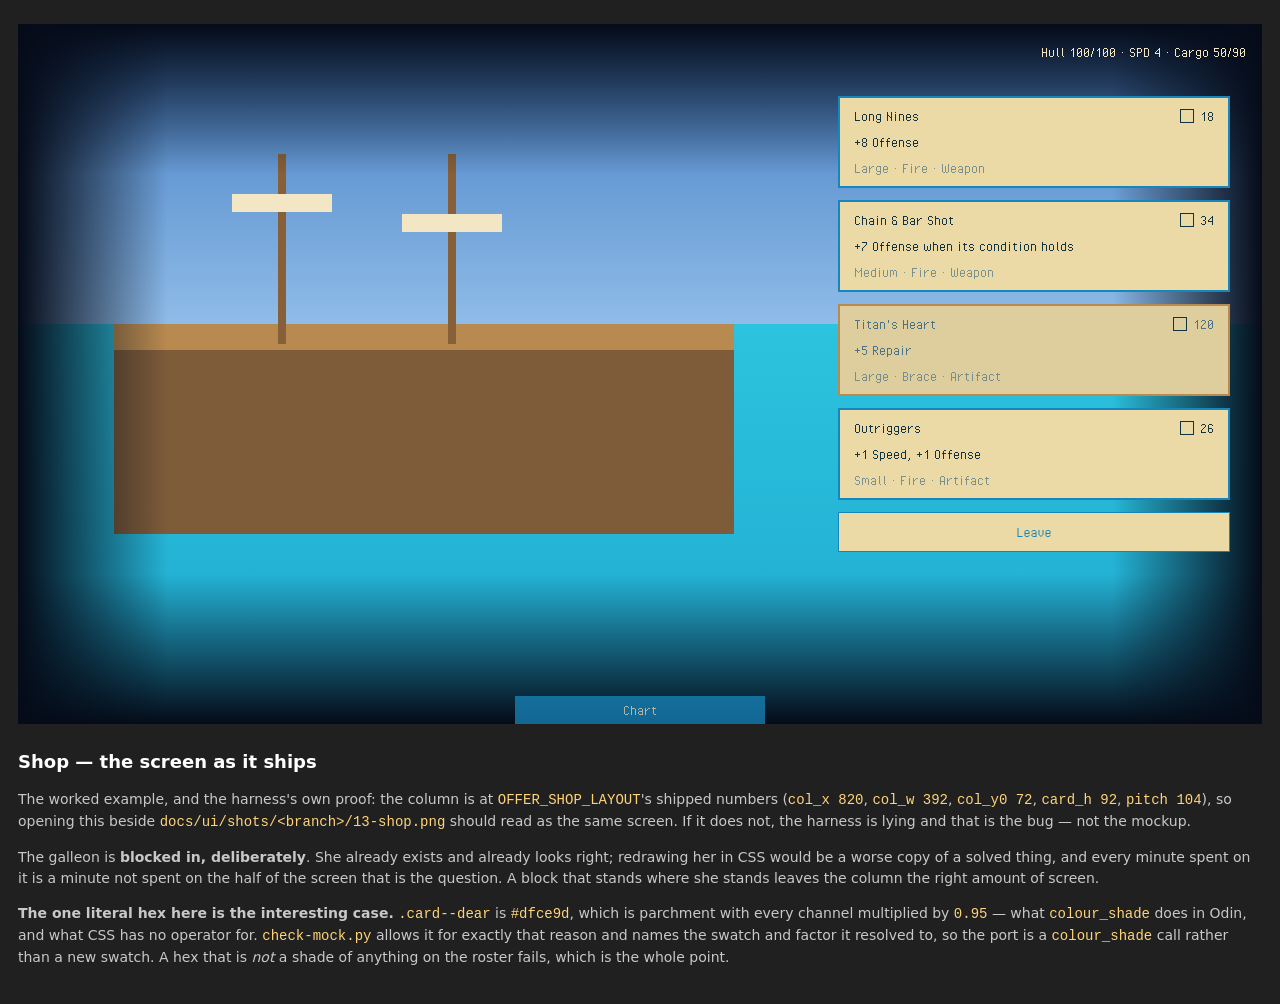
==== docs/ui/mock/shop.html @ c065bf62 "A screen can be mocked in the browser at exact game resolution (#491) The divergent, exploratory hal" ====
<!doctype html>
<html lang="en">
  <head>
    <meta charset="utf-8" />
    <title>Shop — mockup</title>
    <link rel="stylesheet" href="harness.css" />
    <style>
      /* The galleon, blocked in. A mockup is not the place to redraw a hull that already
       * exists and already looks right — the block stands where she stands so the column
       * has the right amount of screen left over, and nothing more is claimed for it. */
      .hull {
        left: 96px;
        top: 300px;
        width: 620px;
        height: 210px;
        background: var(--rock);
        border-top: 26px solid var(--cliff);
      }

      .mast {
        top: 130px;
        width: 8px;
        height: 190px;
        background: var(--trunk);
      }

      .sail {
        height: 18px;
        background: var(--cream-bright);
      }

      .horizon {
        left: 0;
        top: 0;
        width: 1244px;
        height: 300px;
        background: linear-gradient(to bottom, var(--sky-high), var(--haze));
      }

      .water {
        left: 0;
        top: 300px;
        width: 1244px;
        height: 400px;
        background: linear-gradient(to bottom, var(--sea-bright), var(--sea));
      }

      /* The column, at the geometry OFFER_SHOP_LAYOUT actually ships:
       * col_x 820, col_w 392, col_y0 72, card_h 92, pitch 104, leave_gap 16, leave_h 40. */
      .column {
        left: 820px;
        top: 72px;
        width: 392px;
      }

      .card {
        position: relative;
        height: 92px;
        margin-bottom: 12px; /* pitch 104 - card_h 92 */
        padding: 10px 14px;
      }

      .card .name {
        position: absolute;
        left: 14px;
        top: 10px;
      }

      .card .intent {
        position: absolute;
        left: 14px;
        top: 36px;
      }

      .card .spec {
        position: absolute;
        left: 14px;
        top: 62px;
        opacity: 0.7;
      }

      .card .price {
        position: absolute;
        right: 14px;
        top: 10px;
      }

      .crate {
        display: inline-block;
        width: 14px;
        height: 14px;
        border: 1px solid var(--ink);
        margin-right: 6px;
        vertical-align: -2px;
      }

      /* Unaffordable dims by TONE, never by alpha: over a bright sea, translucency costs a
       * panel its own ground and the water reads through the card as a stain (ADR-0032). */
      .card--dear {
        background: #dfce9d; /* parchment shaded 0.95, which is colour_shade's job in Odin */
        border-color: var(--cliff);
        color: var(--ink-muted);
      }

      .leave {
        height: 40px;
        margin-top: 4px; /* leave_gap 16 - the 12px the last card already carries */
        text-align: center;
        line-height: 38px;
        color: var(--sea-deep);
      }

      .stat-line {
        right: 16px;
        top: 20px;
      }

      .chart-tab {
        left: 497px;
        bottom: 0;
        width: 250px;
        height: 28px;
        background: var(--sea-deep);
        opacity: 0.75;
        text-align: center;
        line-height: 28px;
      }
    </style>
  </head>
  <body>
    <div class="stage">
      <div class="at horizon"></div>
      <div class="at water"></div>

      <div class="at hull"></div>
      <div class="at mast" style="left: 260px"></div>
      <div class="at mast" style="left: 430px"></div>
      <div class="at sail" style="left: 214px; top: 170px; width: 100px"></div>
      <div class="at sail" style="left: 384px; top: 190px; width: 100px"></div>

      <!-- The vignette frames the world, and the chrome sits on top of it — the order
           draw_offer_shop composes in. Over the chrome instead, it would dim the one thing
           on the screen that has to stay legible. -->
      <div class="vignette"></div>

      <div class="at stat-line body over-water">Hull 100/100 &middot; SPD 4 &middot; Cargo 50/90</div>

      <div class="at column">
        <div class="card frame-card cast-shadow">
          <span class="name body">Long Nines</span>
          <span class="intent body">+8 Offense</span>
          <span class="spec body muted">Large &middot; Fire &middot; Weapon</span>
          <span class="price body"><i class="crate"></i>18</span>
        </div>

        <div class="card frame-card cast-shadow">
          <span class="name body">Chain &amp; Bar Shot</span>
          <span class="intent body">+7 Offense when its condition holds</span>
          <span class="spec body muted">Medium &middot; Fire &middot; Weapon</span>
          <span class="price body"><i class="crate"></i>34</span>
        </div>

        <div class="card frame-card card--dear cast-shadow">
          <span class="name body">Titan's Heart</span>
          <span class="intent body">+5 Repair</span>
          <span class="spec body muted">Large &middot; Brace &middot; Artifact</span>
          <span class="price body"><i class="crate"></i>120</span>
        </div>

        <div class="card frame-card cast-shadow">
          <span class="name body">Outriggers</span>
          <span class="intent body">+1 Speed, +1 Offense</span>
          <span class="spec body muted">Small &middot; Fire &middot; Artifact</span>
          <span class="price body"><i class="crate"></i>26</span>
        </div>

        <div class="leave frame-button body">Leave</div>
      </div>

      <div class="at chart-tab body over-water">Chart</div>
    </div>

    <div class="note">
      <h1>Shop — the screen as it ships</h1>
      <p>
        The worked example, and the harness's own proof: the column is at
        <code>OFFER_SHOP_LAYOUT</code>'s shipped numbers (<code>col_x 820</code>,
        <code>col_w 392</code>, <code>col_y0 72</code>, <code>card_h 92</code>,
        <code>pitch 104</code>), so opening this beside
        <code>docs/ui/shots/&lt;branch&gt;/13-shop.png</code> should read as the same screen. If it
        does not, the harness is lying and that is the bug — not the mockup.
      </p>
      <p>
        The galleon is <strong>blocked in, deliberately</strong>. She already exists and already
        looks right; redrawing her in CSS would be a worse copy of a solved thing, and every
        minute spent on it is a minute not spent on the half of the screen that is the question.
        A block that stands where she stands leaves the column the right amount of screen.
      </p>
      <p>
        <strong>The one literal hex here is the interesting case.</strong>
        <code>.card--dear</code> is <code>#dfce9d</code>, which is parchment with every channel
        multiplied by <code>0.95</code> — what <code>colour_shade</code> does in Odin, and what CSS
        has no operator for. <code>check-mock.py</code> allows it for exactly that reason and names
        the swatch and factor it resolved to, so the port is a <code>colour_shade</code> call
        rather than a new swatch. A hex that is <em>not</em> a shade of anything on the roster
        fails, which is the whole point.
      </p>
    </div>
  </body>
</html>
---- docs/ui/mock/harness.css ----
/* The mockup harness: a browser stage that can only draw what raylib can draw.
 *
 * The divergent, exploratory half of UI design does not belong in a compiled game. Trying a
 * layout should cost a file save and a refresh, not a rebuild, a capture and a PNG in
 * someone's context. This is where that half happens; docs/ui/mock/README.md is the rules
 * and the porting note.
 *
 * The harness's job is to be HONEST, and that is the whole of its difficulty. CSS can draw a
 * great many things this game cannot, and a loop that ends with someone in love with a mockup
 * that cannot ship has cost more than it saved. So everything CSS can be stopped from doing,
 * it is stopped from doing here — with `!important` inside the stage, which beats an author's
 * own rule. What CSS cannot enforce is listed in the README and checked by
 * `python scripts/check-mock.py`.
 */

@import url("pixel-operator.css");

:root {
  /* The roster, from docs/ui/style-guide.md. A mockup uses these names and never a literal:
   * a hex typed by hand is how a mockup drifts off the palette the game is locked to, and
   * check-mock.py fails on one. */
  --sea: #1fa9d0;
  --sea-bright: #2cc3de;
  --sea-shallow: #63e2ec;
  --sea-deep: #1786bc;
  --foam: #f2fbfb;

  --sky-high: #3f79c0;
  --sky: #5a93d2;
  --haze: #8fbce8;
  --cloud: #eef1f8;
  --cloud-shadow: #92b7e0;

  --parchment: #ebd9a6;
  --sand: #d2a968;
  --cliff: #b98a50;
  --rock: #7e5c3a;
  --trunk: #875f38;

  --green-highlight: #9bde57;
  --green-light: #57c94d;
  --green: #2fa23e;
  --green-deep: #1b6a2b;

  --coral: #e1552b; /* scarce by law: danger and damage, nothing else */

  --ink: #12333f;
  --ink-muted: #4c7385;
  --cream-bright: #f3e6c4;

  /* The navy ramp the unre-coloured screens still draw from. */
  --deep: #081127;
  --mid: #0a1c30;
  --shallow: #0e2e3f;
  --vignette: #050b18;
  --steel: #8aa9d6;
  --cream: #e7d2a3;
  --cyan: #6fe0ec;

  /* The type scale, whole. Pixel Operator is a native-16px face; these are the sizes it is
   * measured 0% antialiased at, and a mockup that invents a third is proposing a new atlas. */
  --title: 32px;
  --body: 16px;
}

html,
body {
  margin: 0;
  padding: 0;
  background: #202020; /* the desk the stage sits on — outside the stage, so not roster-bound */
}

/* The stage is the window, exactly. Not a percentage and not a max-width: a mockup measured
 * at any other size is measuring a layout the game will never show. */
.stage {
  position: relative;
  width: 1244px;
  height: 700px;
  overflow: hidden;
  margin: 24px auto;
  font-family: "Pixel Operator", monospace;
  font-size: var(--body);
  line-height: 1;
  color: var(--ink);
  background: var(--sea);
}

/* Everything the game cannot draw, refused. `!important` so an author's own rule loses:
 * a harness that merely documents its constraints is a harness that does not have any.
 *
 *   border-radius   nothing rounds a rectangle's corner; a rounded frame is a 9-slice sprite
 *   filter/blur     there is no blur pass; a soft edge is painted into a sprite or absent
 *   text-shadow     glyphs blit from an atlas
 *   transform       every draw call takes absolute coordinates
 *   transition      a mockup is one frame, and animation is judged in the game
 *   box-shadow      raylib's shadow is a second rectangle — .cast-shadow below draws one
 *   antialiasing    a pixel face resampled is the whole thing this game is avoiding
 */
.stage,
.stage *,
.stage *::before,
.stage *::after {
  box-sizing: border-box;
  border-radius: 0 !important;
  filter: none !important;
  backdrop-filter: none !important;
  text-shadow: none !important;
  transform: none !important;
  transition: none !important;
  animation: none !important;
  box-shadow: none !important;
  image-rendering: pixelated;
  -webkit-font-smoothing: none;
  font-smooth: never;
  text-rendering: geometricPrecision;
}

/* A cast shadow is a second rectangle offset behind the first, which is exactly what
 * draw_offer_shop_card does. Offsets are whole pixels and the ground is a roster tone at an
 * alpha the game can pass to rl.Fade. */
.cast-shadow {
  position: relative;
}

.cast-shadow::before {
  content: "";
  position: absolute;
  left: 5px;
  top: 6px;
  right: -5px;
  bottom: -6px;
  background: var(--sea-deep);
  opacity: 0.45;
  z-index: -1;
}

/* Absolute placement is the default posture, because every raylib draw call takes an
 * absolute rect. Flow layout is allowed inside a box whose own rect is placed — that is
 * what a stack of cards is — but a mockup whose whole composition depends on the browser's
 * flow has not said where anything is. */
.at {
  position: absolute;
}

/* The chrome frames, as the game blits them (presentation/ui_frame.odin). Borders here are
 * the frames' own border runs at their native thickness, so a mockup that uses these is
 * proposing chrome that already exists rather than chrome someone would have to draw. */
.frame-panel {
  background: var(--parchment);
  border: 1px solid var(--rock);
  outline: 1px solid var(--sand);
  outline-offset: -3px;
  box-shadow: none;
}

.frame-panel::after {
  content: "";
  position: absolute;
  inset: 1px;
  border: 1px solid var(--cliff);
  pointer-events: none;
}

.frame-card {
  background: var(--parchment);
  border: 2px solid var(--sea-deep);
}

.frame-button {
  background: var(--parchment);
  border: 1px solid var(--sea-deep);
  border-top-color: var(--sea-deep);
}

.frame-button--hover {
  border-width: 2px;
}

.frame-button--press {
  background: var(--sand);
}

/* Type. Two sizes, and a mockup proposing a third is proposing a new atlas — say so in the
 * mockup's own note rather than typing a number. */
.title {
  font-size: var(--title);
}

.body {
  font-size: var(--body);
}

.muted {
  color: var(--ink-muted);
}

/* Text over the sea, never on parchment (style guide, the roster's two ink rules). */
.over-water {
  color: var(--cream-bright);
}

/* The vignette every screen closes with — four one-axis gradients, which is exactly the
 * DrawRectangleGradientV/H pair the game draws. One-axis gradients are the only kind that
 * port; a radial or an angled one has no draw call behind it. */
.vignette {
  position: absolute;
  inset: 0;
  pointer-events: none;
  background:
    linear-gradient(to bottom, var(--vignette), transparent 150px),
    linear-gradient(to top, var(--vignette), transparent 150px),
    linear-gradient(to right, var(--vignette), transparent 150px),
    linear-gradient(to left, var(--vignette), transparent 150px);
}

/* A caption under a mockup, outside the stage — notes, the constraint the mockup was given,
 * whatever the author needs to say. Not roster-bound, because it never ships. */
.note {
  width: 1244px;
  margin: 0 auto 40px;
  color: #c8c8c8;
  font: 14px/1.5 system-ui, sans-serif;
}

.note h1 {
  font-size: 18px;
  margin: 0 0 6px;
  color: #ffffff;
}

.note code {
  color: #ffd479;
}
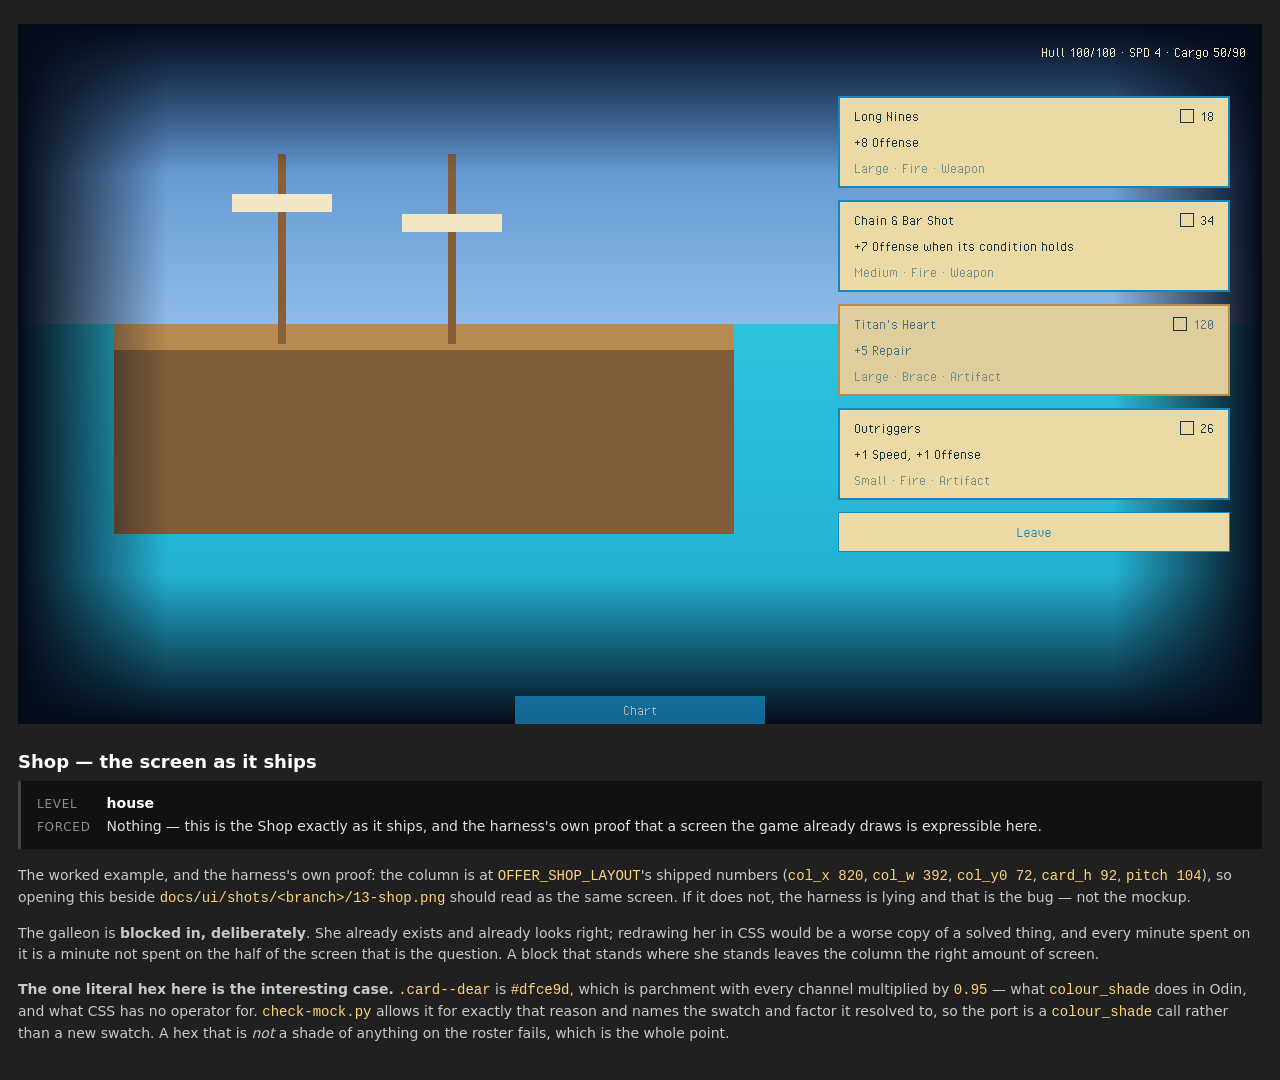
==== commit 2884d9bf: "direct-a-screen: the human briefs the directions, and each one sets its own constraints `design-a-sc" ====
--- a/docs/ui/mock/shop.html
+++ b/docs/ui/mock/shop.html
@@ -182,6 +182,10 @@
 
     <div class="note">
       <h1>Shop — the screen as it ships</h1>
+      <dl class="port-cost">
+        <dt>level</dt><dd class="level">house</dd>
+        <dt>forced</dt><dd>Nothing — this is the Shop exactly as it ships, and the harness's own proof that a screen the game already draws is expressible here.</dd>
+      </dl>
       <p>
         The worked example, and the harness's own proof: the column is at
         <code>OFFER_SHOP_LAYOUT</code>'s shipped numbers (<code>col_x 820</code>,
--- a/docs/ui/mock/harness.css
+++ b/docs/ui/mock/harness.css
@@ -11,6 +11,9 @@
  * it is stopped from doing here — with `!important` inside the stage, which beats an author's
  * own rule. What CSS cannot enforce is listed in the README and checked by
  * `python scripts/check-mock.py`.
+ *
+ * A mockup declares how much of that it is playing by — `house`, `off-style` or `free` — in
+ * its own note block, and the checker reads it there. See "THE THREE LEVELS" below.
  */
 
 @import url("pixel-operator.css");
@@ -85,6 +88,13 @@
   background: var(--sea);
 }
 
+.stage,
+.stage *,
+.stage *::before,
+.stage *::after {
+  box-sizing: border-box;
+}
+
 /* Everything the game cannot draw, refused. `!important` so an author's own rule loses:
  * a harness that merely documents its constraints is a harness that does not have any.
  *
@@ -95,12 +105,13 @@
  *   transition      a mockup is one frame, and animation is judged in the game
  *   box-shadow      raylib's shadow is a second rectangle — .cast-shadow below draws one
  *   antialiasing    a pixel face resampled is the whole thing this game is avoiding
+ *
+ * `:not(.free)` is the one door out, and it is narrow on purpose — see the block below.
  */
-.stage,
-.stage *,
-.stage *::before,
-.stage *::after {
-  box-sizing: border-box;
+.stage:not(.free),
+.stage:not(.free) *,
+.stage:not(.free) *::before,
+.stage:not(.free) *::after {
   border-radius: 0 !important;
   filter: none !important;
   backdrop-filter: none !important;
@@ -115,6 +126,28 @@
   text-rendering: geometricPrecision;
 }
 
+/* THE THREE LEVELS, and where each one is enforced.
+ *
+ *   house      the roster, the type scale, and every refusal above. Ports.
+ *   off-style  the refusals above, and nothing else — any palette, any type size, coral
+ *              unreserved. Still ports: a colour is a colour to a draw call.
+ *   free       neither. Blur, round a corner, rotate. Does NOT port, and the note block
+ *              says what the engine work is.
+ *
+ * Only `free` is a CSS matter, because the style layer was never enforced here — a roster
+ * name is a variable, not a rule, and `check-mock.py` is what makes it binding. So this
+ * stylesheet has exactly one door out (`.stage.free`, via the `:not(.free)` above) and the
+ * checker has the other two.
+ *
+ * What `free` does NOT get is a different stage. 1244x700 is the window, not a style, and a
+ * mockup measured at any other size cannot be set beside the others and judged.
+ */
+.stage.free {
+  image-rendering: auto;
+  -webkit-font-smoothing: auto;
+  text-rendering: auto;
+}
+
 /* A cast shadow is a second rectangle offset behind the first, which is exactly what
  * draw_offer_shop_card does. Offsets are whole pixels and the ground is a roster tone at an
  * alpha the game can pass to rl.Fade. */
@@ -231,3 +264,37 @@
 .note code {
   color: #ffd479;
 }
+
+/* The port cost, in fields, at the top of the note. Every mockup carries one and the checker
+ * fails without it — it is where the declared level lives, and it is what somebody standing
+ * in front of nine options reads to see which of them is a widget and which is a month. A
+ * field with nothing to say is left out rather than filled with "n/a". */
+.note .port-cost {
+  display: grid;
+  grid-template-columns: max-content 1fr;
+  gap: 2px 16px;
+  margin: 0 0 16px;
+  padding: 12px 16px;
+  background: #111;
+  border-left: 3px solid #444;
+}
+
+.note .port-cost dt {
+  color: #8c8c8c;
+  text-transform: uppercase;
+  letter-spacing: 0.06em;
+  font-size: 12px;
+  padding-top: 2px;
+}
+
+.note .port-cost dd {
+  margin: 0;
+  color: #e0e0e0;
+}
+
+/* The declared level, loud, because it is the first thing to know about an option: what it
+ * was allowed to do decides what its picture is evidence of. */
+.note .port-cost dd.level {
+  color: #ffffff;
+  font-weight: 600;
+}
